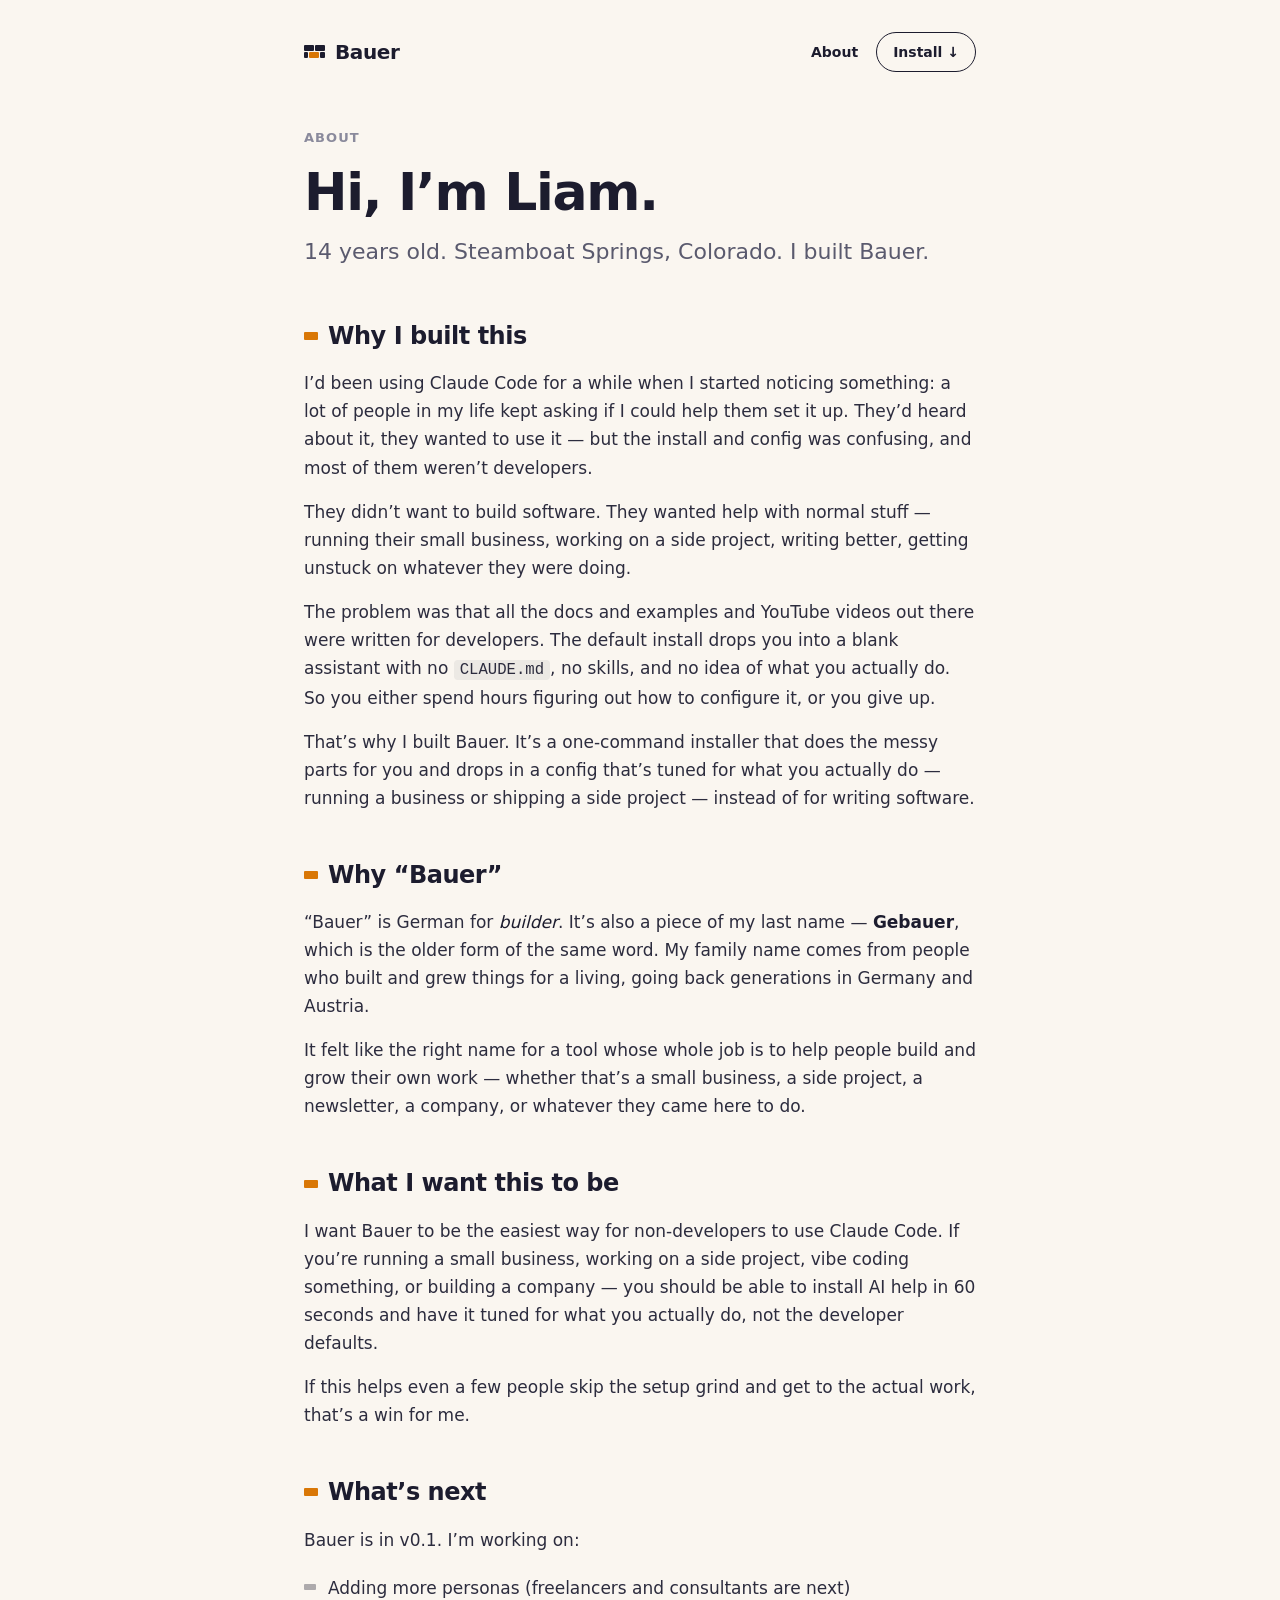
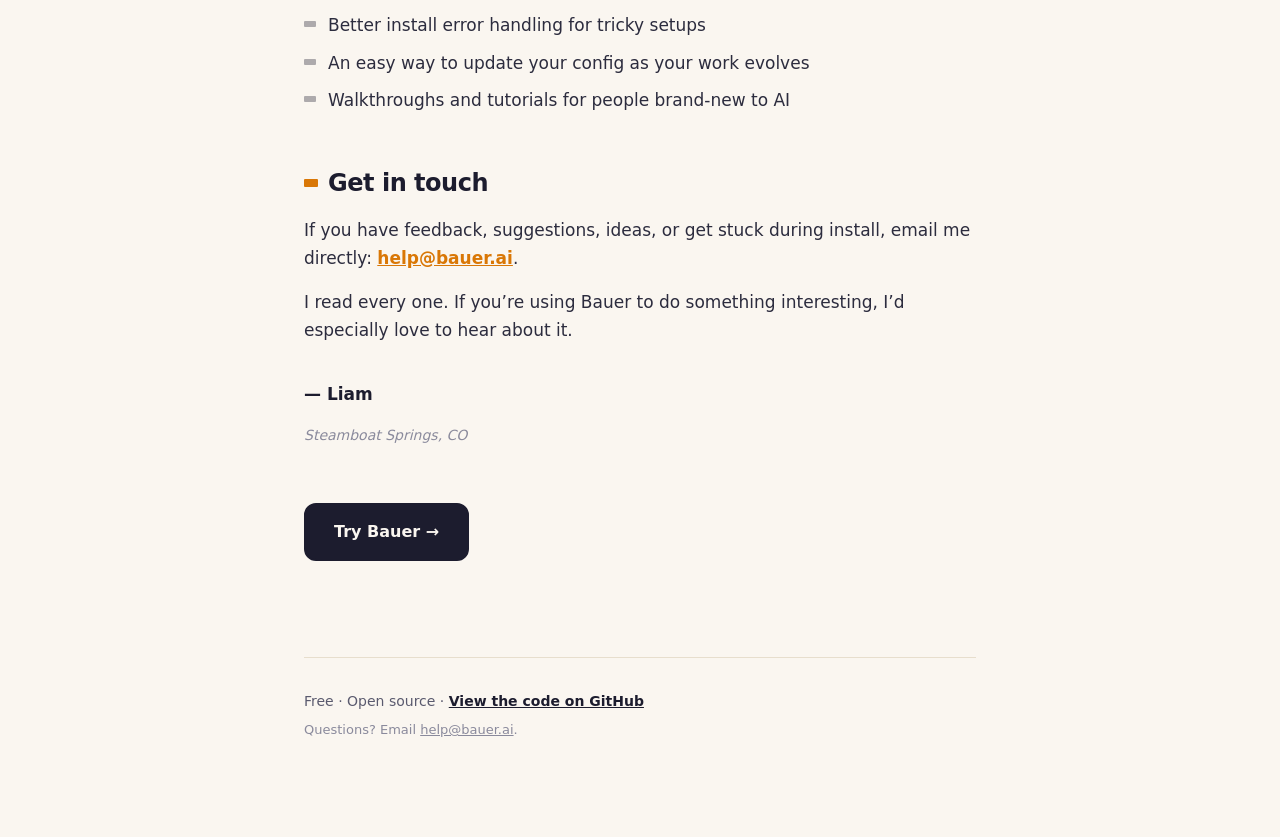
==== about.html @ f8b96514 "Initial commit: Bauer v0.2 One-command Claude Code installer with curated configs for non-developers" ====
<!DOCTYPE html>
<html lang="en">
<head>
  <meta charset="UTF-8" />
  <meta name="viewport" content="width=device-width, initial-scale=1.0" />
  <title>About — Bauer</title>
  <meta name="description" content="Bauer is built by Liam, a 14-year-old in Steamboat Springs, Colorado, who realized everyone wanted to use Claude Code but no one could set it up." />
  <link rel="stylesheet" href="style.css" />
</head>
<body>
  <main>
    <nav>
      <a href="/" class="brand brand-link">
        <svg class="brand-icon" width="22" height="14" viewBox="0 0 22 14" xmlns="http://www.w3.org/2000/svg" aria-hidden="true">
          <rect class="brick-main" x="0" y="0" width="10" height="6" rx="1"/>
          <rect class="brick-main" x="11" y="0" width="10" height="6" rx="1"/>
          <rect class="brick-main" x="0" y="7" width="4" height="6" rx="1"/>
          <rect class="brick-accent" x="5" y="7" width="10" height="6" rx="1"/>
          <rect class="brick-main" x="16" y="7" width="5" height="6" rx="1"/>
        </svg>
        <span>Bauer</span>
      </a>
      <div class="nav-right">
        <a href="/about.html" class="nav-text-link active">About</a>
        <a href="/#install" class="nav-link">Install ↓</a>
      </div>
    </nav>

    <header class="header-about">
      <p class="section-label">About</p>
      <h1>Hi, I&rsquo;m Liam.</h1>
      <p class="lede">14 years old. Steamboat Springs, Colorado. I built Bauer.</p>
    </header>

    <section class="bio">
      <h2>Why I built this</h2>
      <p>I&rsquo;d been using Claude Code for a while when I started noticing something: a lot of people in my life kept asking if I could help them set it up. They&rsquo;d heard about it, they wanted to use it &mdash; but the install and config was confusing, and most of them weren&rsquo;t developers.</p>

      <p>They didn&rsquo;t want to build software. They wanted help with normal stuff &mdash; running their small business, working on a side project, writing better, getting unstuck on whatever they were doing.</p>

      <p>The problem was that all the docs and examples and YouTube videos out there were written for developers. The default install drops you into a blank assistant with no <code>CLAUDE.md</code>, no skills, and no idea of what you actually do. So you either spend hours figuring out how to configure it, or you give up.</p>

      <p>That&rsquo;s why I built Bauer. It&rsquo;s a one-command installer that does the messy parts for you and drops in a config that&rsquo;s tuned for what you actually do &mdash; running a business or shipping a side project &mdash; instead of for writing software.</p>

      <h2>Why &ldquo;Bauer&rdquo;</h2>
      <p>&ldquo;Bauer&rdquo; is German for <em>builder</em>. It&rsquo;s also a piece of my last name &mdash; <strong>Gebauer</strong>, which is the older form of the same word. My family name comes from people who built and grew things for a living, going back generations in Germany and Austria.</p>

      <p>It felt like the right name for a tool whose whole job is to help people build and grow their own work &mdash; whether that&rsquo;s a small business, a side project, a newsletter, a company, or whatever they came here to do.</p>

      <h2>What I want this to be</h2>
      <p>I want Bauer to be the easiest way for non-developers to use Claude Code. If you&rsquo;re running a small business, working on a side project, vibe coding something, or building a company &mdash; you should be able to install AI help in 60 seconds and have it tuned for what you actually do, not the developer defaults.</p>

      <p>If this helps even a few people skip the setup grind and get to the actual work, that&rsquo;s a win for me.</p>

      <h2>What&rsquo;s next</h2>
      <p>Bauer is in v0.1. I&rsquo;m working on:</p>
      <ul class="next-list">
        <li>Adding more personas (freelancers and consultants are next)</li>
        <li>Better install error handling for tricky setups</li>
        <li>An easy way to update your config as your work evolves</li>
        <li>Walkthroughs and tutorials for people brand-new to AI</li>
      </ul>

      <h2>Get in touch</h2>
      <p>If you have feedback, suggestions, ideas, or get stuck during install, email me directly: <a href="mailto:help@bauer.ai">help@bauer.ai</a>.</p>

      <p>I read every one. If you&rsquo;re using Bauer to do something interesting, I&rsquo;d especially love to hear about it.</p>

      <p class="signature">&mdash; Liam</p>
      <p class="location">Steamboat Springs, CO</p>
    </section>

    <section class="cta-back">
      <a href="/#install" class="cta-btn">Try Bauer &rarr;</a>
    </section>

    <footer>
      <p>Free &middot; Open source &middot; <a href="https://github.com/" target="_blank" rel="noopener">View the code on GitHub</a></p>
      <p class="footer-note">Questions? Email <a href="mailto:help@bauer.ai">help@bauer.ai</a>.</p>
    </footer>
  </main>
</body>
</html>
---- style.css ----
:root {
  --bg: #faf6f0;
  --surface: #ffffff;
  --text: #1c1c2e;
  --text-2: #2c2c3e;
  --muted: #5a5a6e;
  --soft: #8a8a9c;
  --accent: #d97706;
  --accent-hover: #b45309;
  --code-bg: #1c1c2e;
  --code-text: #faf6f0;
  --border: #e7decd;
  --user-bubble: #1c1c2e;
  --user-bubble-text: #faf6f0;
  --claude-bubble: #ffffff;
  --claude-bubble-text: #1c1c2e;
}

* { box-sizing: border-box; margin: 0; padding: 0; }

html, body {
  background: var(--bg);
  color: var(--text);
  font-family: -apple-system, BlinkMacSystemFont, "Segoe UI", "Inter", system-ui, sans-serif;
  line-height: 1.6;
  -webkit-font-smoothing: antialiased;
  -moz-osx-font-smoothing: grayscale;
}

main {
  max-width: 720px;
  margin: 0 auto;
  padding: 32px 24px 96px;
}

nav {
  display: flex;
  justify-content: space-between;
  align-items: center;
  margin-bottom: 56px;
}

.brand {
  font-size: 20px;
  font-weight: 700;
  letter-spacing: -0.02em;
  color: var(--text);
  text-decoration: none;
}
.brand-link {
  display: inline-flex;
  align-items: center;
  gap: 9px;
}
.brand-link:hover { opacity: 0.85; }

.brand-icon {
  height: 14px;
  width: auto;
  flex-shrink: 0;
}
.brand-icon .brick-main { fill: currentColor; }
.brand-icon .brick-accent { fill: var(--accent); }

.nav-right {
  display: flex;
  align-items: center;
  gap: 18px;
}

.nav-text-link {
  font-size: 14px;
  color: var(--muted);
  text-decoration: none;
  font-weight: 600;
  transition: color 0.15s ease;
}
.nav-text-link:hover, .nav-text-link.active {
  color: var(--text);
}

.nav-link {
  font-size: 14px;
  color: var(--text);
  text-decoration: none;
  font-weight: 600;
  padding: 8px 16px;
  border: 1.5px solid var(--text);
  border-radius: 999px;
  transition: all 0.15s ease;
}
.nav-link:hover {
  background: var(--text);
  color: var(--bg);
}

header h1 {
  font-size: clamp(36px, 6vw, 56px);
  line-height: 1.05;
  letter-spacing: -0.025em;
  font-weight: 800;
  margin-bottom: 16px;
}
header .lede {
  font-size: 22px;
  color: var(--text-2);
  margin-bottom: 20px;
  font-weight: 500;
}
header .sub {
  font-size: 17px;
  color: var(--muted);
  max-width: 600px;
}

section { margin-top: 72px; }

.section-label {
  font-size: 13px;
  font-weight: 700;
  letter-spacing: 0.08em;
  text-transform: uppercase;
  color: var(--soft);
  margin-bottom: 16px;
}

/* Demo chat */
.chat {
  background: var(--bg);
  border: 1px solid var(--border);
  border-radius: 16px;
  padding: 20px;
  display: flex;
  flex-direction: column;
  gap: 12px;
  margin-bottom: 16px;
}
.bubble {
  padding: 12px 16px;
  border-radius: 16px;
  font-size: 15px;
  max-width: 85%;
  line-height: 1.5;
}
.bubble p { margin-bottom: 8px; }
.bubble p:last-child { margin-bottom: 0; }
.bubble-user {
  background: var(--user-bubble);
  color: var(--user-bubble-text);
  align-self: flex-end;
  border-bottom-right-radius: 6px;
}
.bubble-claude {
  background: var(--claude-bubble);
  color: var(--claude-bubble-text);
  align-self: flex-start;
  border-bottom-left-radius: 6px;
  border: 1px solid var(--border);
}

.muted { color: var(--muted); font-size: 15px; }

/* Agents feature section */
.agents-feature h2 {
  font-size: 30px;
  margin: 12px 0 14px;
  letter-spacing: -0.02em;
  font-weight: 800;
  line-height: 1.1;
}
.agents-feature .muted {
  margin-bottom: 24px;
}
.agents-feature em {
  font-style: italic;
  color: var(--text);
}

.agent-features {
  list-style: none;
  display: flex;
  flex-direction: column;
  gap: 14px;
}
.agent-features li {
  display: flex;
  gap: 14px;
  align-items: flex-start;
  font-size: 16px;
  color: var(--text-2);
  line-height: 1.55;
}
.agent-features strong {
  color: var(--text);
  font-weight: 700;
  display: block;
  margin-bottom: 2px;
}
.brick-bullet {
  display: inline-block;
  width: 14px;
  height: 8px;
  background: var(--accent);
  border-radius: 1px;
  margin-top: 8px;
  flex-shrink: 0;
}

/* Benefits */
.benefit-list {
  list-style: none;
  display: flex;
  flex-direction: column;
  gap: 14px;
}
.benefit-list li {
  font-size: 17px;
  color: var(--text-2);
  display: flex;
  gap: 14px;
  align-items: flex-start;
}
.benefit-list strong {
  color: var(--text);
  font-weight: 700;
}
.benefit-list .emoji {
  font-size: 22px;
  line-height: 1.4;
  flex-shrink: 0;
  width: 28px;
}

/* Prereqs */
.prereq-list {
  list-style: disc;
  padding-left: 24px;
  font-size: 17px;
  color: var(--text-2);
}
.prereq-list li { margin-bottom: 10px; }
.prereq-list a {
  color: var(--accent);
  font-weight: 600;
}

/* Install steps */
.install h2 {
  font-size: 28px;
  margin-bottom: 28px;
  letter-spacing: -0.02em;
  font-weight: 700;
}
.steps {
  list-style: none;
  display: flex;
  flex-direction: column;
  gap: 16px;
}
.steps > li {
  background: var(--surface);
  border: 1px solid var(--border);
  border-radius: 14px;
  padding: 22px 24px;
}
.steps > li.hidden { display: none; }
.steps h3 {
  font-size: 17px;
  margin-bottom: 14px;
  letter-spacing: -0.01em;
  display: flex;
  align-items: center;
  gap: 10px;
}
.step-num {
  display: inline-flex;
  width: 26px;
  height: 26px;
  background: var(--text);
  color: var(--bg);
  border-radius: 50%;
  align-items: center;
  justify-content: center;
  font-size: 13px;
  font-weight: 700;
  flex-shrink: 0;
}
.step-detail {
  font-size: 15px;
  color: var(--muted);
  margin-top: 12px;
}
.os-buttons {
  display: flex;
  gap: 12px;
  flex-wrap: wrap;
}
.os-btn {
  font-family: inherit;
  font-size: 16px;
  font-weight: 600;
  padding: 14px 24px;
  border: 2px solid var(--text);
  background: var(--bg);
  color: var(--text);
  border-radius: 12px;
  cursor: pointer;
  transition: all 0.15s ease;
}
.os-btn:hover, .os-btn.active {
  background: var(--text);
  color: var(--bg);
}

.code-row {
  display: flex;
  background: var(--code-bg);
  border-radius: 10px;
  overflow: hidden;
}
.code-row code {
  flex: 1;
  padding: 14px 16px;
  font-family: "SF Mono", Menlo, Consolas, "Liberation Mono", monospace;
  font-size: 14px;
  color: var(--code-text);
  white-space: nowrap;
  overflow-x: auto;
  display: flex;
  align-items: center;
}
.copy-btn {
  font-family: inherit;
  background: var(--accent);
  color: white;
  border: none;
  padding: 0 20px;
  font-weight: 600;
  font-size: 14px;
  cursor: pointer;
  transition: background 0.15s ease;
  white-space: nowrap;
}
.copy-btn:hover { background: var(--accent-hover); }

/* Personas */
.personas .muted { margin-bottom: 24px; }
.persona-grid {
  display: grid;
  gap: 16px;
}
.persona {
  border: 1px solid var(--border);
  border-radius: 12px;
  padding: 20px 24px;
  background: var(--surface);
}
.persona-emoji {
  font-size: 28px;
  display: block;
  margin-bottom: 8px;
}
.persona h3 {
  font-size: 18px;
  margin-bottom: 6px;
  letter-spacing: -0.01em;
}
.persona p {
  font-size: 15px;
  color: var(--muted);
}

/* FAQ */
.qa {
  padding: 18px 0;
  border-bottom: 1px solid var(--border);
}
.qa:last-child { border-bottom: none; }
.qa h3 {
  font-size: 17px;
  margin-bottom: 6px;
  font-weight: 700;
  letter-spacing: -0.01em;
}
.qa p {
  color: var(--muted);
  font-size: 16px;
}
.qa a {
  color: var(--accent);
  font-weight: 600;
}

/* Why */
.why p {
  font-size: 17px;
  color: var(--text-2);
}

footer {
  margin-top: 96px;
  padding-top: 32px;
  border-top: 1px solid var(--border);
  font-size: 14px;
  color: var(--muted);
}
footer a {
  color: var(--text);
  font-weight: 600;
}
footer .footer-note {
  margin-top: 8px;
  font-size: 13px;
  color: var(--soft);
}
footer .footer-note a {
  color: var(--soft);
  font-weight: 500;
}

/* About page */
.header-small h1,
.header-about h1 {
  font-size: clamp(36px, 5.5vw, 52px);
  line-height: 1.05;
  letter-spacing: -0.025em;
  font-weight: 800;
  margin-bottom: 14px;
  margin-top: 8px;
}
.header-small .lede,
.header-about .lede {
  font-size: 22px;
  color: var(--muted);
  font-weight: 500;
}

.bio {
  margin-top: 48px;
}
.bio h2 {
  font-size: 24px;
  margin-top: 44px;
  margin-bottom: 14px;
  letter-spacing: -0.02em;
  font-weight: 700;
  color: var(--text);
  display: flex;
  align-items: center;
  gap: 10px;
}
.bio h2:first-child { margin-top: 0; }
.bio h2::before {
  content: "";
  display: inline-block;
  width: 14px;
  height: 8px;
  background: var(--accent);
  border-radius: 1px;
  flex-shrink: 0;
}
.bio p {
  font-size: 17px;
  color: var(--text-2);
  margin-bottom: 16px;
  line-height: 1.65;
}
.bio p:last-of-type { margin-bottom: 0; }
.bio a {
  color: var(--accent);
  font-weight: 600;
}
.bio strong { color: var(--text); }
.bio em { font-style: italic; color: var(--text); }

.next-list {
  list-style: none;
  padding-left: 0;
  margin-bottom: 16px;
}
.next-list li {
  font-size: 17px;
  color: var(--text-2);
  padding: 6px 0 6px 24px;
  position: relative;
  line-height: 1.5;
}
.next-list li::before {
  content: "";
  position: absolute;
  left: 0;
  top: 14px;
  width: 12px;
  height: 6px;
  background: var(--text);
  border-radius: 1px;
  opacity: 0.35;
}

.bio .signature {
  margin-top: 36px;
  font-size: 17px;
  color: var(--text);
  font-weight: 600;
}
.bio .location {
  margin-top: 4px;
  font-size: 14px;
  color: var(--soft);
  font-style: italic;
}

.cta-back {
  margin-top: 56px;
}
.cta-btn {
  display: inline-block;
  font-size: 16px;
  font-weight: 600;
  padding: 14px 28px;
  border: 2px solid var(--text);
  background: var(--text);
  color: var(--bg);
  border-radius: 12px;
  text-decoration: none;
  transition: all 0.15s ease;
}
.cta-btn:hover {
  background: var(--bg);
  color: var(--text);
}

/* Inline code in body text (FAQ, hero, etc.) */
header code,
.muted code,
.qa code,
.prereq-list code,
.bio code {
  font-family: "SF Mono", Menlo, Consolas, "Liberation Mono", monospace;
  font-size: 0.92em;
  background: rgba(28, 28, 46, 0.06);
  padding: 1px 6px;
  border-radius: 4px;
  white-space: nowrap;
}

@media (min-width: 720px) {
  .persona-grid {
    grid-template-columns: repeat(3, 1fr);
  }
  .persona-grid-2 {
    grid-template-columns: repeat(2, 1fr);
  }
  .persona p { font-size: 14px; }
}
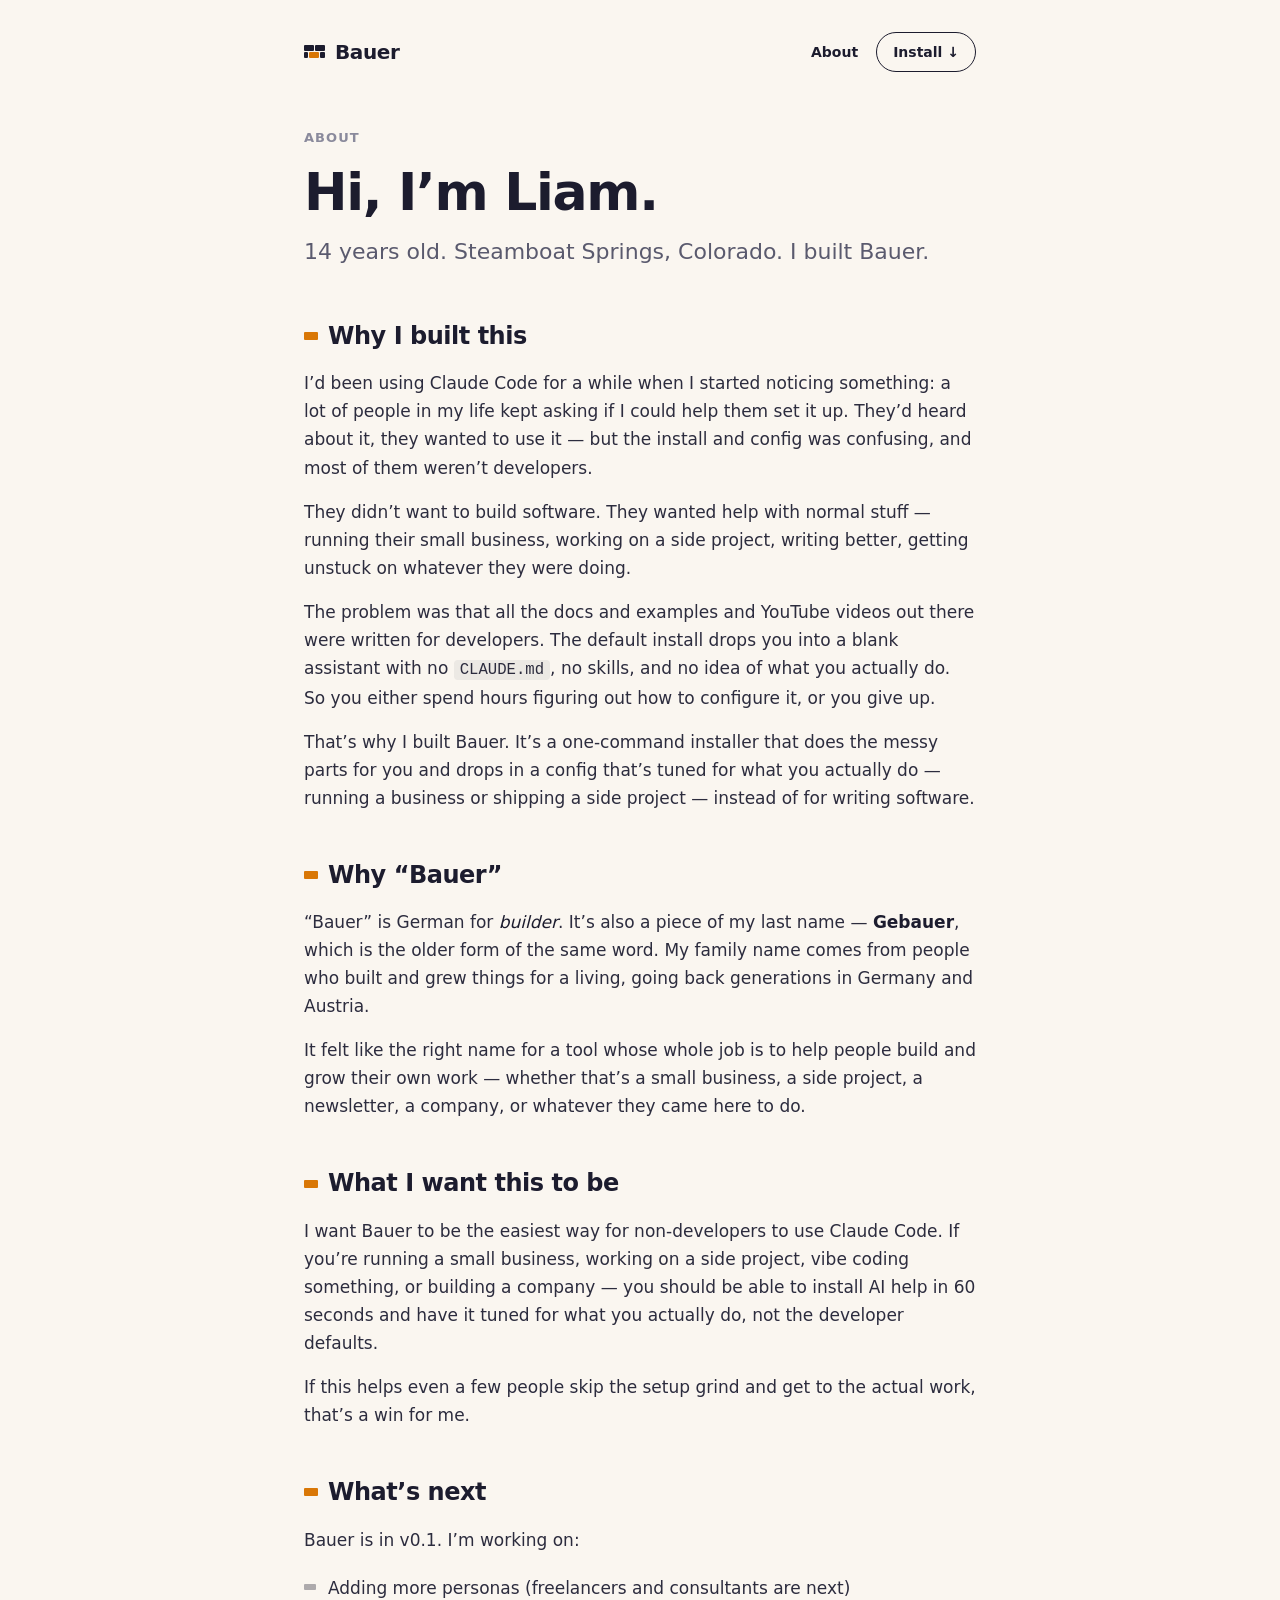
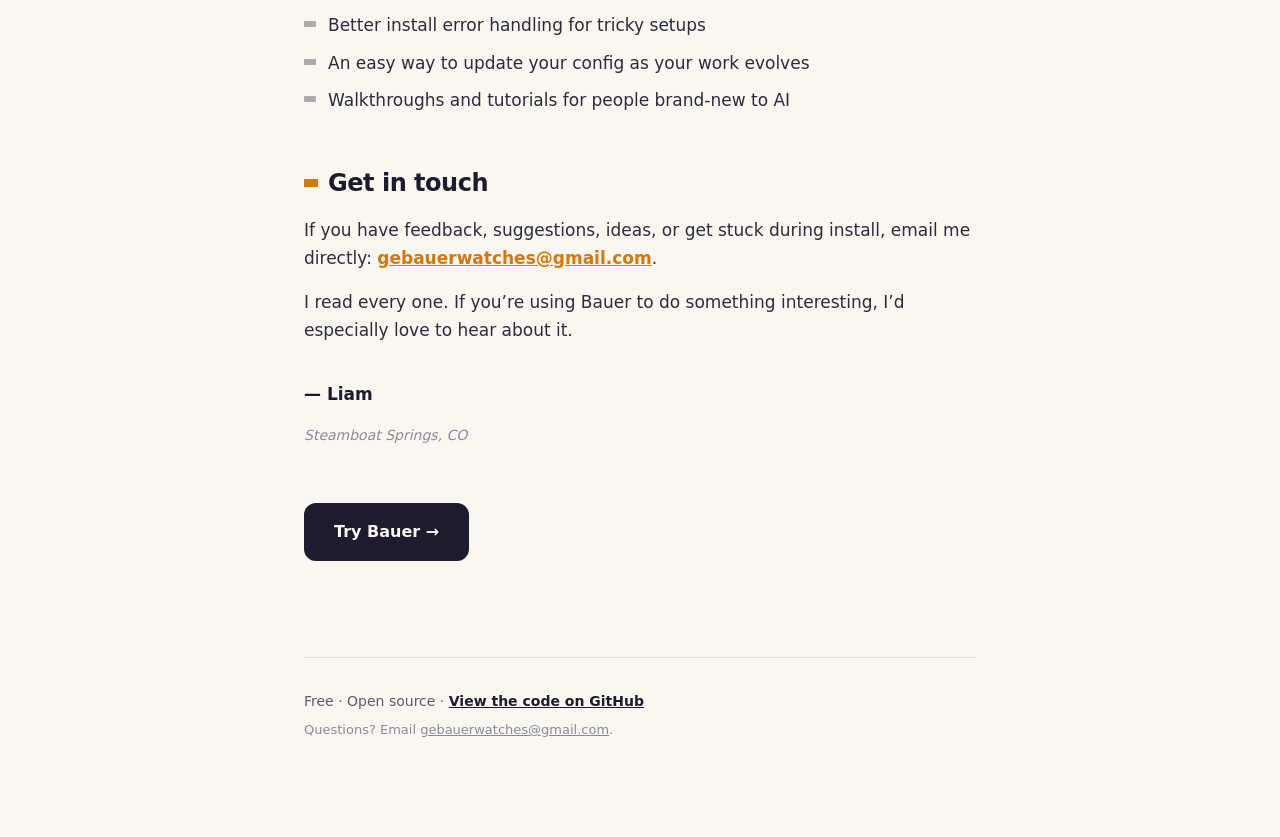
==== commit d276fb8d: "Site polish round 1: collapsible FAQ, plain-English jargon, real email User feedback from real first" ====
--- a/about.html
+++ b/about.html
@@ -62,7 +62,7 @@
       </ul>
 
       <h2>Get in touch</h2>
-      <p>If you have feedback, suggestions, ideas, or get stuck during install, email me directly: <a href="mailto:help@bauer.ai">help@bauer.ai</a>.</p>
+      <p>If you have feedback, suggestions, ideas, or get stuck during install, email me directly: <a href="mailto:gebauerwatches@gmail.com">gebauerwatches@gmail.com</a>.</p>
 
       <p>I read every one. If you&rsquo;re using Bauer to do something interesting, I&rsquo;d especially love to hear about it.</p>
 
@@ -75,9 +75,10 @@
     </section>
 
     <footer>
-      <p>Free &middot; Open source &middot; <a href="https://github.com/" target="_blank" rel="noopener">View the code on GitHub</a></p>
-      <p class="footer-note">Questions? Email <a href="mailto:help@bauer.ai">help@bauer.ai</a>.</p>
+      <p>Free &middot; Open source &middot; <a href="https://github.com/gebauerwatches-svg/bauer" target="_blank" rel="noopener">View the code on GitHub</a></p>
+      <p class="footer-note">Questions? Email <a href="mailto:gebauerwatches@gmail.com">gebauerwatches@gmail.com</a>.</p>
     </footer>
   </main>
+  <script defer src="/_vercel/insights/script.js"></script>
 </body>
 </html>
--- a/style.css
+++ b/style.css
@@ -160,6 +160,57 @@
 
 .muted { color: var(--muted); font-size: 15px; }
 
+/* Local-install feature section (open-source path) */
+.install-local-feature h2 {
+  font-size: 28px;
+  margin: 12px 0 14px;
+  letter-spacing: -0.02em;
+  font-weight: 800;
+  line-height: 1.15;
+}
+.install-local-feature .muted {
+  margin-bottom: 24px;
+}
+.install-local-feature em {
+  font-style: italic;
+  color: var(--text);
+}
+
+.local-cmds {
+  margin-top: 24px;
+}
+.local-cmds .cmd-label {
+  font-size: 14px;
+  font-weight: 700;
+  color: var(--text);
+  margin-bottom: 8px;
+  margin-top: 18px;
+  letter-spacing: -0.01em;
+}
+.local-cmds .cmd-label:first-child {
+  margin-top: 0;
+}
+.local-cmds pre {
+  background: var(--code-bg);
+  border-radius: 10px;
+  padding: 14px 16px;
+  overflow-x: auto;
+  margin: 0;
+}
+.local-cmds pre code {
+  color: var(--code-text);
+  font-family: "SF Mono", Menlo, Consolas, "Liberation Mono", monospace;
+  font-size: 13px;
+  white-space: nowrap;
+  background: transparent;
+  padding: 0;
+  border-radius: 0;
+}
+.small-note {
+  font-size: 14px !important;
+  margin-top: 16px;
+}
+
 /* Agents feature section */
 .agents-feature h2 {
   font-size: 30px;
@@ -370,23 +421,56 @@
   color: var(--muted);
 }
 
-/* FAQ */
-.qa {
-  padding: 18px 0;
+/* FAQ — collapsible (uses native <details>/<summary>) */
+.faq-hint {
+  margin-bottom: 8px;
+  font-size: 14px;
+}
+details.qa {
   border-bottom: 1px solid var(--border);
 }
-.qa:last-child { border-bottom: none; }
-.qa h3 {
-  font-size: 17px;
-  margin-bottom: 6px;
+details.qa:last-child { border-bottom: none; }
+
+details.qa summary {
+  font-size: 17px;
   font-weight: 700;
   letter-spacing: -0.01em;
-}
-.qa p {
+  padding: 18px 36px 18px 0;
+  cursor: pointer;
+  position: relative;
+  list-style: none;
+  color: var(--text);
+}
+details.qa summary::-webkit-details-marker { display: none; }
+details.qa summary::after {
+  content: "+";
+  position: absolute;
+  right: 4px;
+  top: 50%;
+  transform: translateY(-50%);
+  font-size: 22px;
+  font-weight: 400;
+  color: var(--soft);
+  line-height: 1;
+  transition: color 0.15s ease;
+}
+details.qa[open] summary::after {
+  content: "−";
+  color: var(--text);
+}
+details.qa summary:hover { color: var(--accent); }
+details.qa summary code {
+  font-weight: 600;
+}
+
+details.qa p {
   color: var(--muted);
   font-size: 16px;
-}
-.qa a {
+  padding: 0 0 18px 0;
+  margin: 0;
+  line-height: 1.6;
+}
+details.qa a {
   color: var(--accent);
   font-weight: 600;
 }
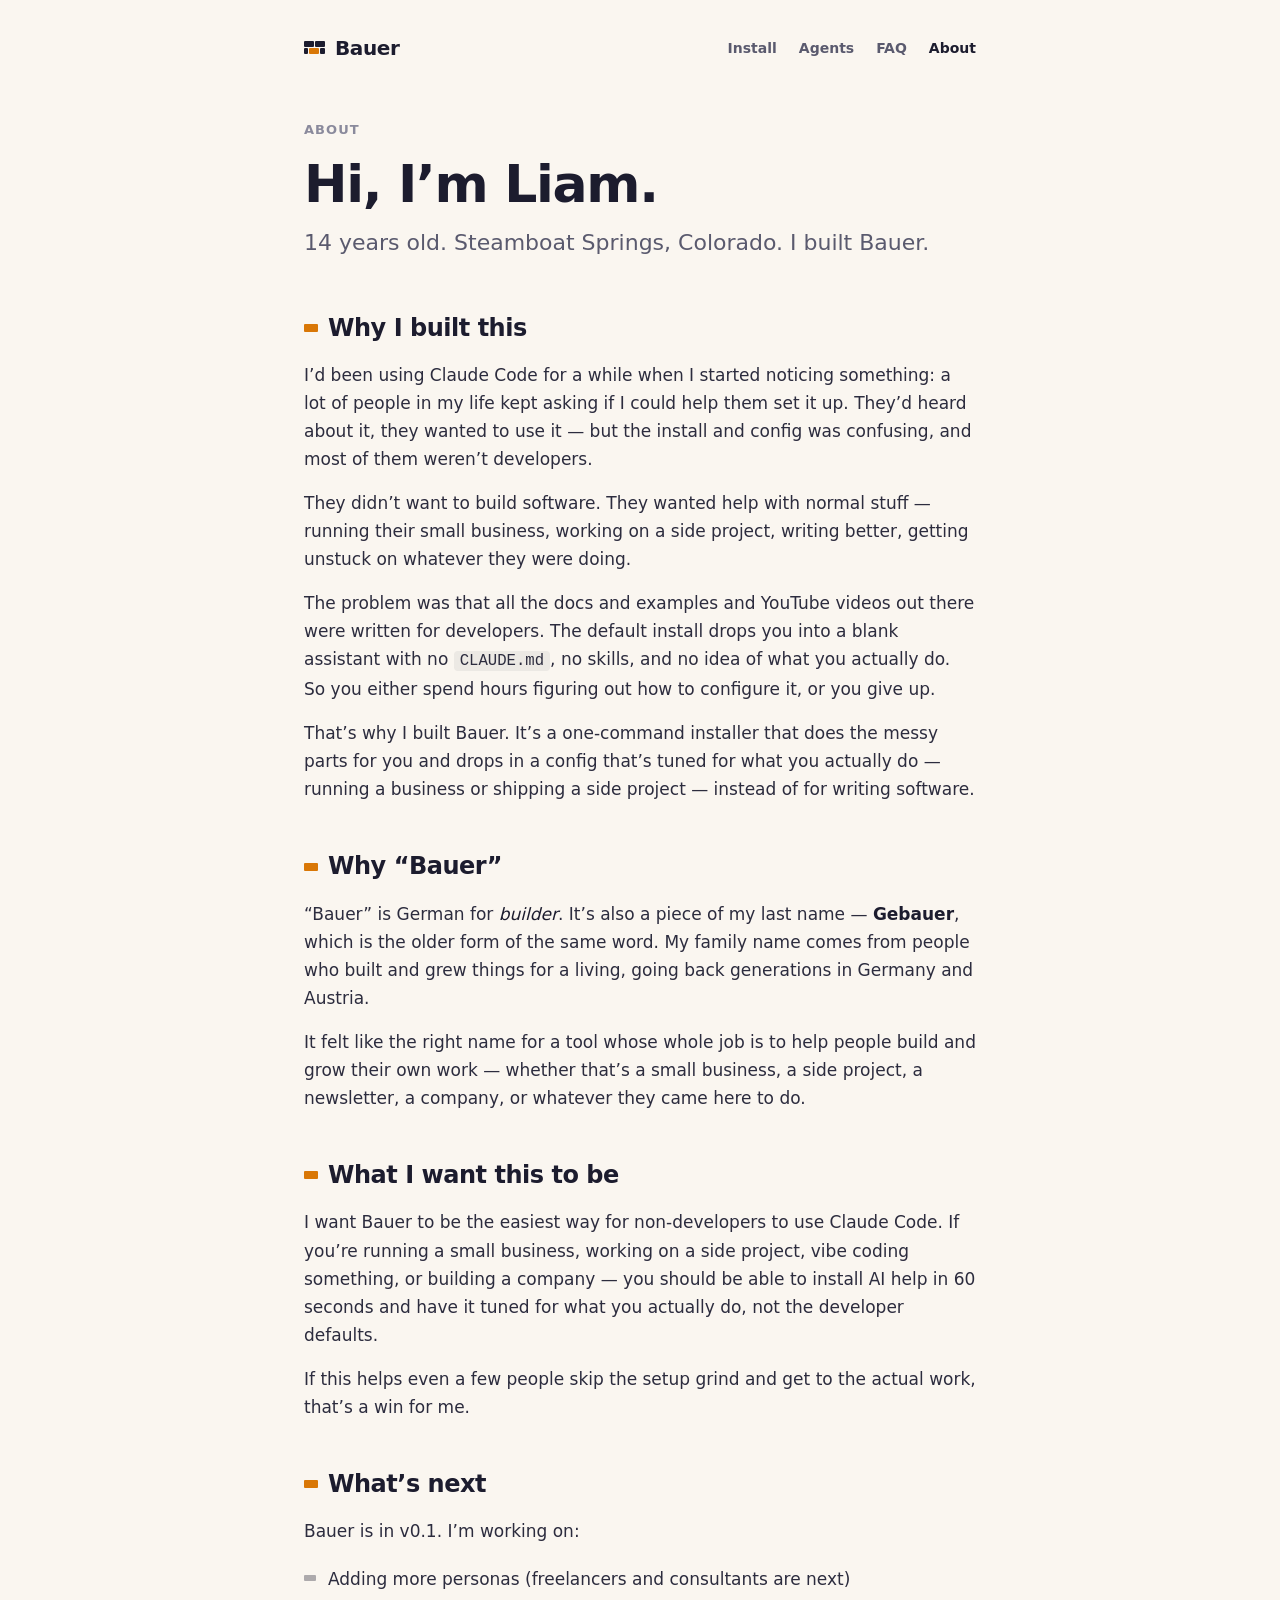
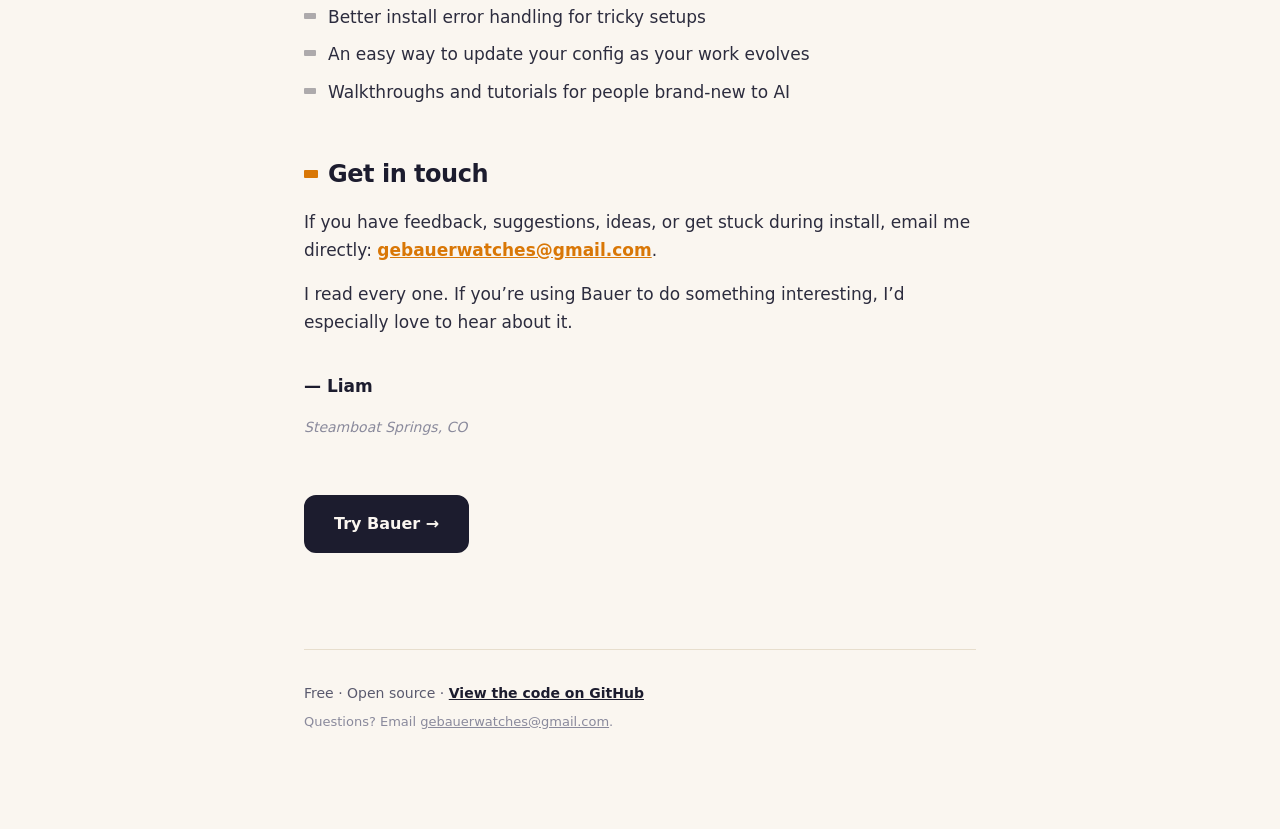
==== commit aaa84cc9: "Site reorganization: split into multiple pages User feedback: even with collapsible FAQ, the homepag" ====
--- a/about.html
+++ b/about.html
@@ -21,8 +21,10 @@
         <span>Bauer</span>
       </a>
       <div class="nav-right">
+        <a href="/install.html" class="nav-text-link">Install</a>
+        <a href="/agents.html" class="nav-text-link">Agents</a>
+        <a href="/faq.html" class="nav-text-link">FAQ</a>
         <a href="/about.html" class="nav-text-link active">About</a>
-        <a href="/#install" class="nav-link">Install ↓</a>
       </div>
     </nav>
 
@@ -71,7 +73,7 @@
     </section>
 
     <section class="cta-back">
-      <a href="/#install" class="cta-btn">Try Bauer &rarr;</a>
+      <a href="/install.html" class="cta-btn">Try Bauer &rarr;</a>
     </section>
 
     <footer>
--- a/style.css
+++ b/style.css
@@ -628,6 +628,143 @@
   white-space: nowrap;
 }
 
+/* ============ Multi-page layout (added when site was split) ============ */
+
+/* Sub-page headers (smaller than the homepage hero) */
+.header-page h1 {
+  font-size: clamp(36px, 5.5vw, 52px);
+  line-height: 1.05;
+  letter-spacing: -0.025em;
+  font-weight: 800;
+  margin: 8px 0 14px;
+}
+.header-page .lede {
+  font-size: 22px;
+  color: var(--muted);
+  font-weight: 500;
+}
+
+/* Homepage hero variant */
+.hero-home {
+  padding-top: 8px;
+}
+.hero-home h1 {
+  font-size: clamp(36px, 6vw, 56px);
+  line-height: 1.05;
+  letter-spacing: -0.025em;
+  font-weight: 800;
+  margin-bottom: 16px;
+}
+.hero-home .lede {
+  font-size: 22px;
+  color: var(--text-2);
+  font-weight: 500;
+  margin-bottom: 18px;
+}
+.hero-home .sub {
+  font-size: 17px;
+  color: var(--muted);
+  max-width: 600px;
+  margin-bottom: 32px;
+}
+.hero-cta { margin-top: 8px; }
+
+.cta-btn-primary {
+  font-size: 18px;
+  padding: 16px 28px;
+  font-weight: 700;
+  background: var(--text);
+  color: var(--bg);
+}
+.cta-btn-primary:hover {
+  background: var(--accent);
+  color: white;
+  border-color: var(--accent);
+}
+
+/* Personas section on the home page */
+.personas-home { margin-top: 56px; }
+.personas-home .muted { margin-bottom: 24px; }
+
+/* Generic "explore more" link list (home, install post-install, faq end) */
+.explore-list {
+  list-style: none;
+  padding: 0;
+  margin: 0;
+  display: flex;
+  flex-direction: column;
+  gap: 12px;
+}
+.explore-list li {
+  font-size: 17px;
+  color: var(--text-2);
+  line-height: 1.5;
+}
+.explore-list a {
+  color: var(--accent);
+  font-weight: 600;
+  text-decoration: none;
+}
+.explore-list a:hover { text-decoration: underline; }
+
+.explore { margin-top: 56px; }
+
+/* ============ Install page: path picker (Claude vs local) ============ */
+.path-picker { margin-top: 8px; }
+
+.path-buttons {
+  display: grid;
+  grid-template-columns: 1fr;
+  gap: 12px;
+  margin-bottom: 8px;
+}
+
+.path-btn {
+  font-family: inherit;
+  text-align: left;
+  padding: 18px 20px;
+  border: 2px solid var(--border);
+  background: var(--surface);
+  border-radius: 14px;
+  cursor: pointer;
+  display: flex;
+  flex-direction: column;
+  gap: 4px;
+  transition: all 0.15s ease;
+}
+.path-btn:hover {
+  border-color: var(--text);
+}
+.path-btn.active {
+  border-color: var(--accent);
+  background: rgba(217, 119, 6, 0.04);
+}
+.path-emoji {
+  font-size: 24px;
+  line-height: 1;
+}
+.path-title {
+  font-size: 17px;
+  font-weight: 700;
+  color: var(--text);
+  letter-spacing: -0.01em;
+}
+.path-meta {
+  font-size: 14px;
+  color: var(--muted);
+}
+
+/* Container that holds each path's install steps */
+.install-path { margin-top: 36px; }
+
+/* The post-install "what's next" section */
+.post-install { margin-top: 56px; }
+
+/* ============ Agents page extras ============ */
+.agent-examples { margin-top: 56px; }
+.agent-examples ul { margin-bottom: 12px; }
+
+/* ============ Responsive ============ */
 @media (min-width: 720px) {
   .persona-grid {
     grid-template-columns: repeat(3, 1fr);
@@ -636,4 +773,15 @@
     grid-template-columns: repeat(2, 1fr);
   }
   .persona p { font-size: 14px; }
-}
+
+  .path-buttons {
+    grid-template-columns: 1fr 1fr;
+  }
+
+  .nav-right { gap: 22px; }
+}
+
+@media (max-width: 480px) {
+  .nav-right { gap: 14px; }
+  .nav-text-link { font-size: 13px; }
+}
